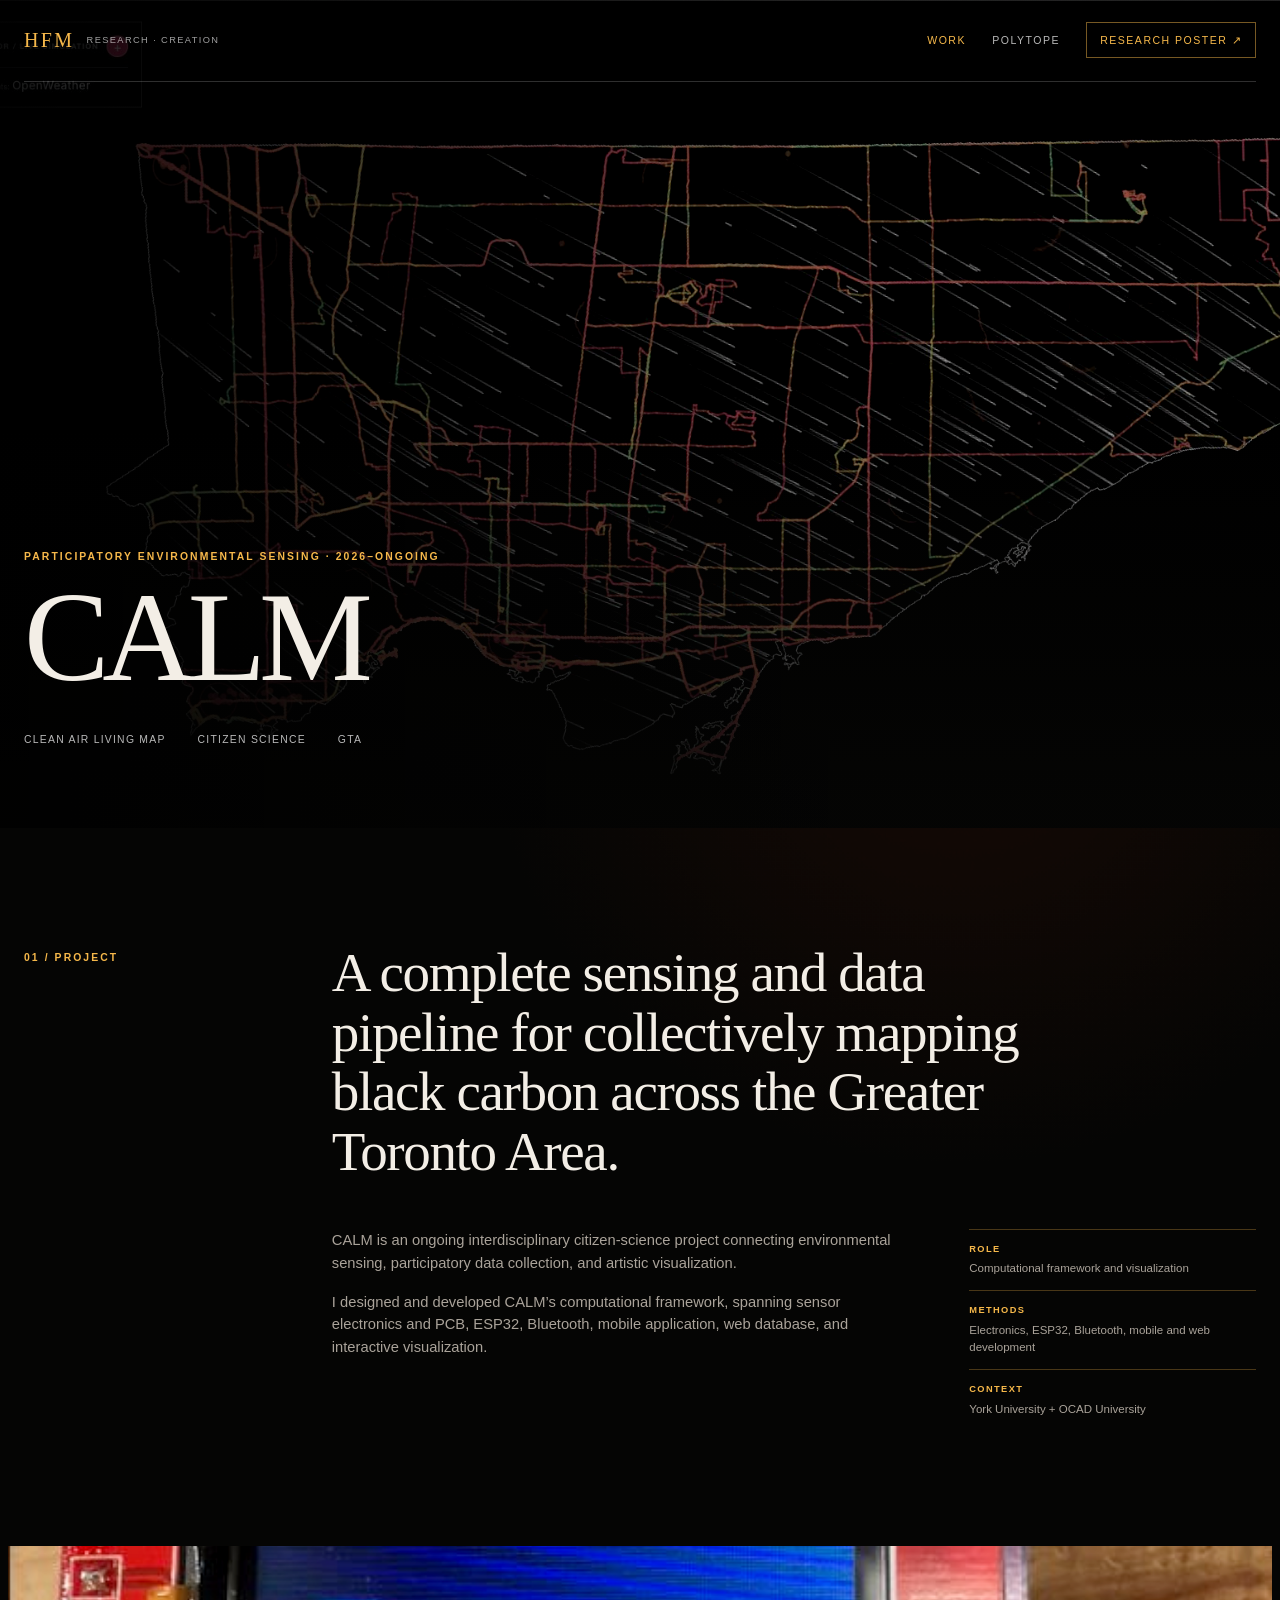
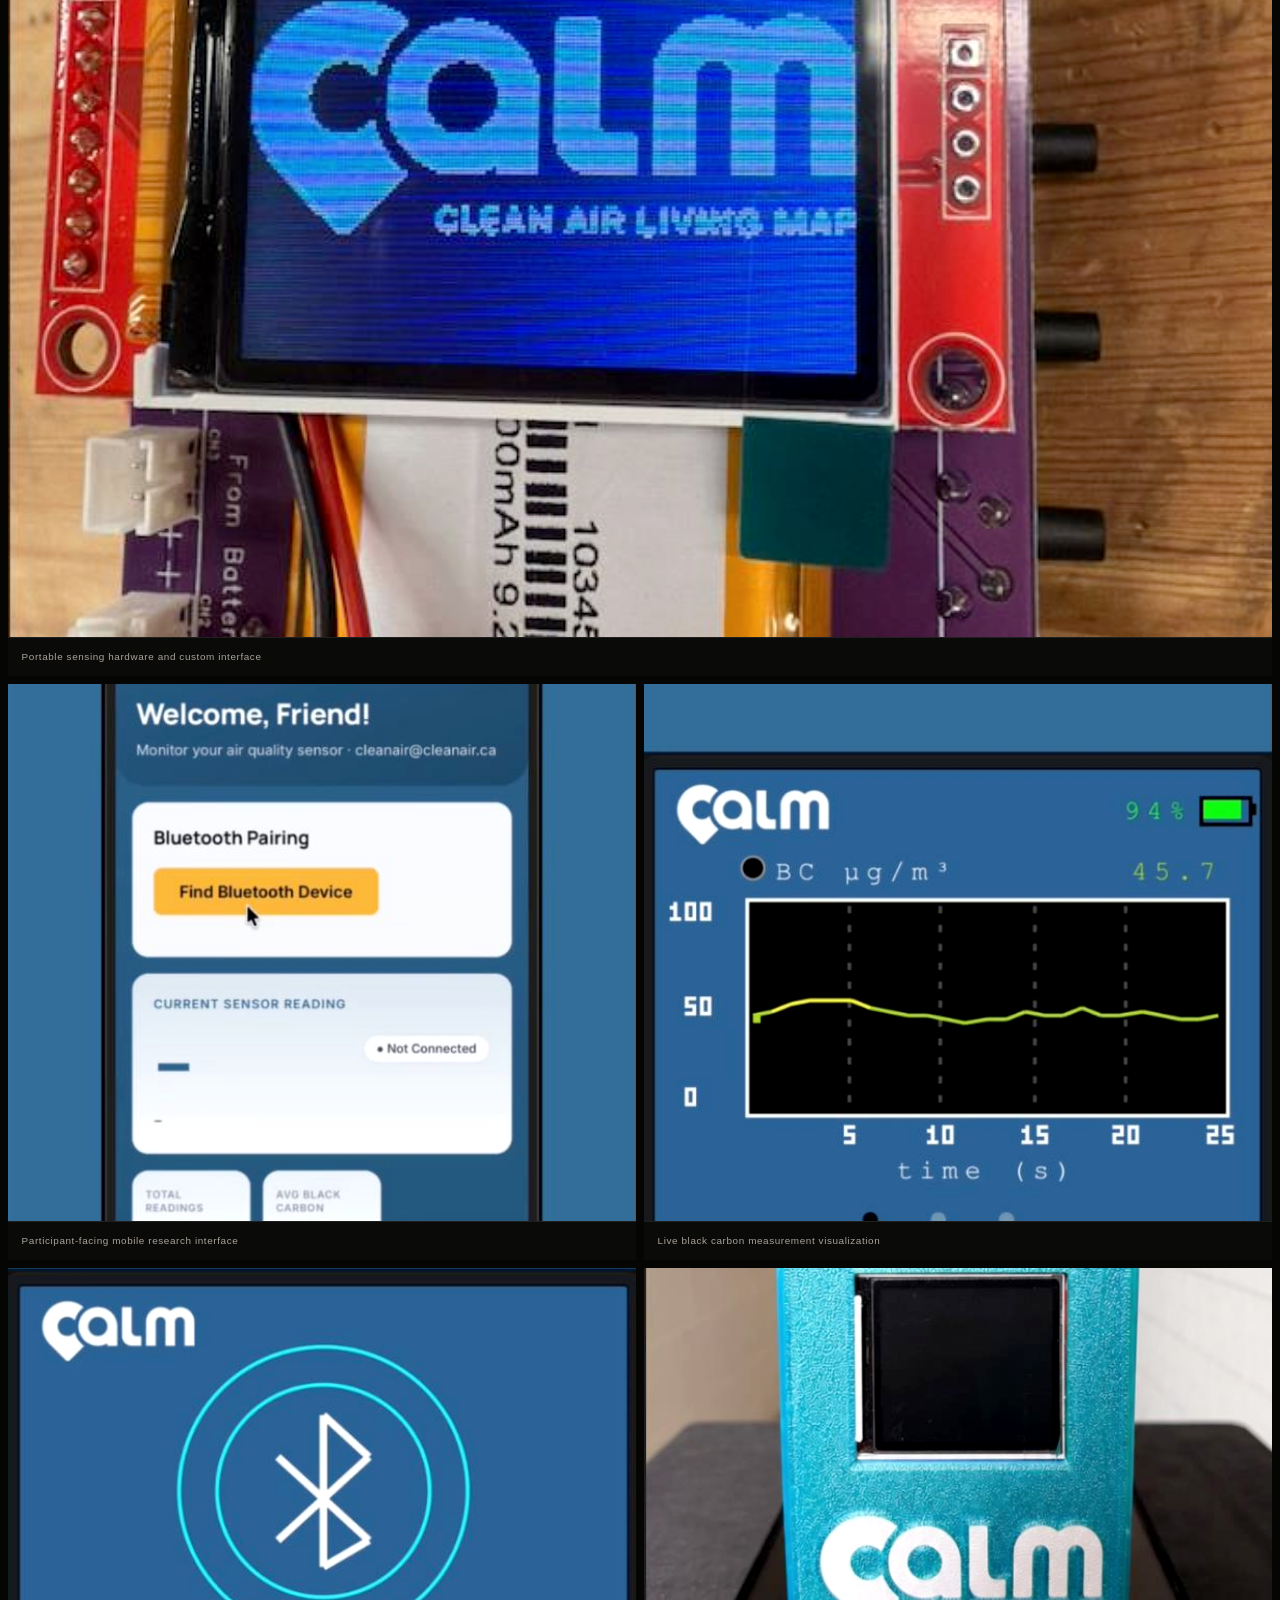
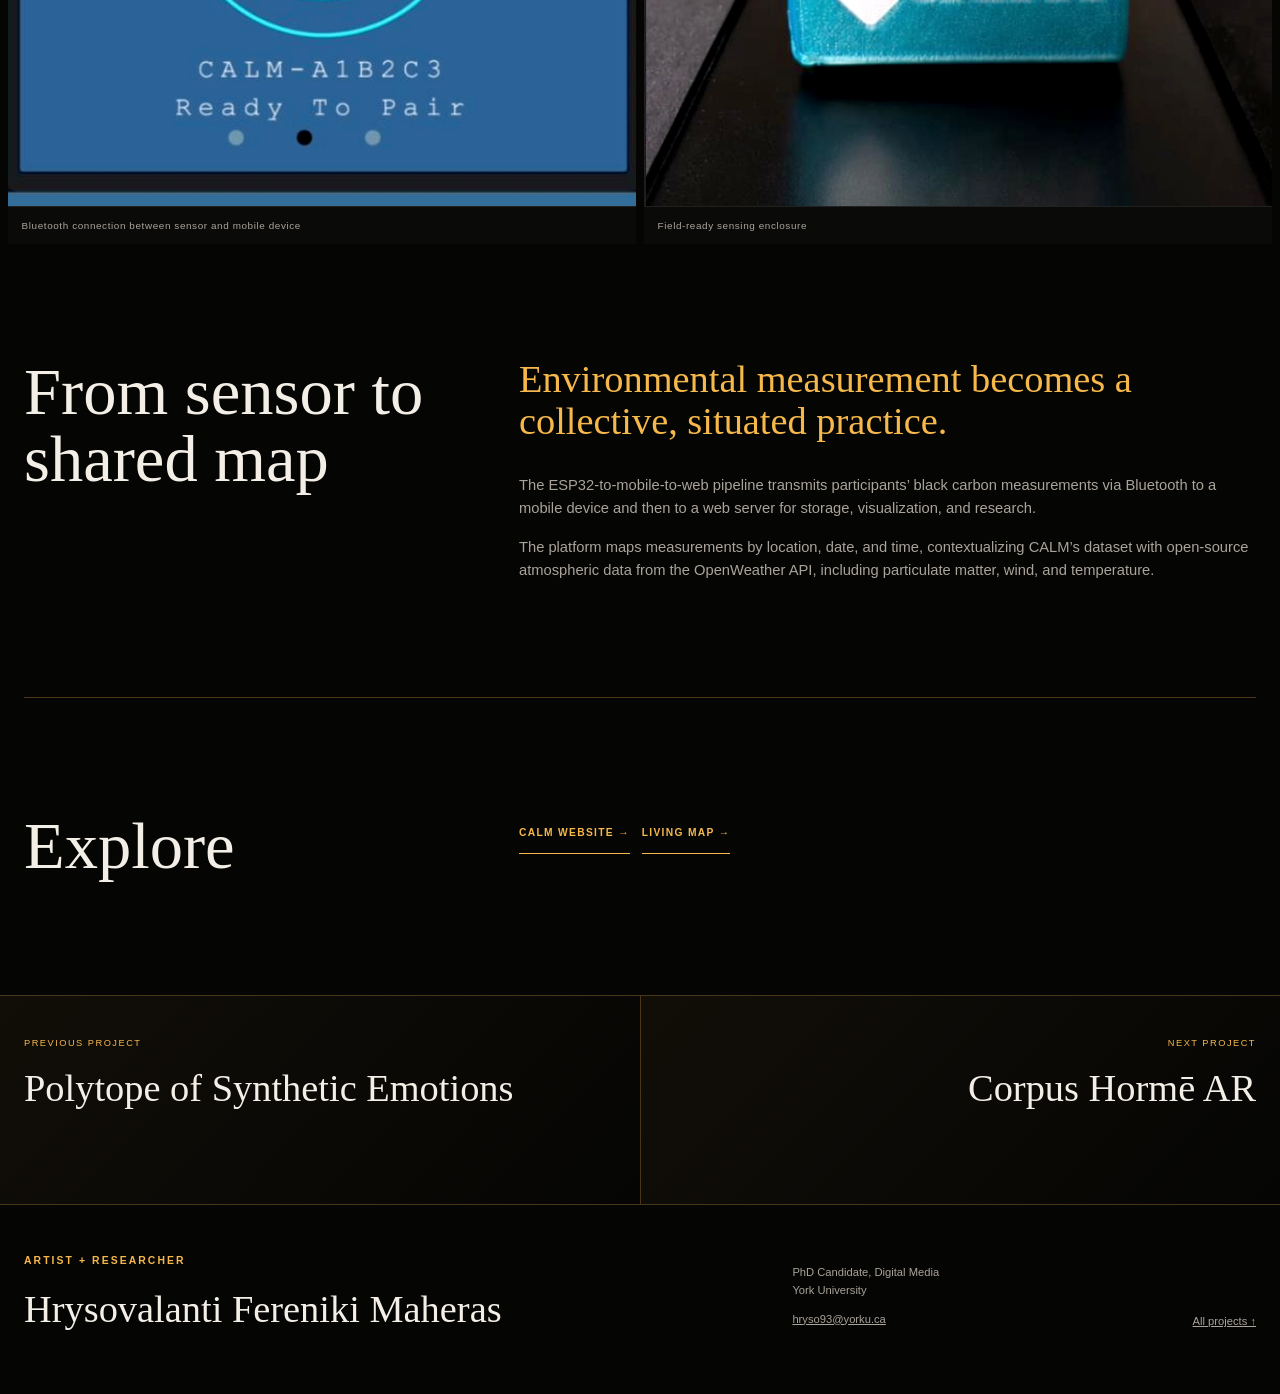
==== calm.html @ 00f0dcd9 "Add individual portfolio project pages Build a selected-work index and dedicated pages for the six p" ====
<!doctype html>
<html lang="en">
<head>
  <meta charset="utf-8">
  <meta name="viewport" content="width=device-width, initial-scale=1">
  <meta name="description" content="CALM: a participatory environmental sensing and citizen-science platform by Hrysovalanti Fereniki Maheras.">
  <title>CALM — Hrysovalanti Fereniki Maheras</title>
  <link rel="stylesheet" href="project.css">
</head>
<body>
  <header class="site-header">
    <a class="wordmark" href="projects.html"><span>HFM</span><small>Research · Creation</small></a>
    <nav aria-label="Primary navigation"><a class="active-link" href="projects.html">Work</a><a href="portfolio.html">Polytope</a><a class="poster-link" href="index.html">Research poster ↗</a></nav>
  </header>
  <main>
    <section class="project-hero">
      <img src="assets/projects/calm/hero.jpeg" alt="Clean Air Living Map visualization of the Greater Toronto Area">
      <div class="hero-content">
        <p class="kicker">Participatory environmental sensing · 2026–ongoing</p>
        <h1>CALM</h1>
        <div class="hero-meta"><span>Clean Air Living Map</span><span>Citizen science</span><span>GTA</span></div>
      </div>
    </section>
    <section class="project-overview">
      <p class="section-label">01 / Project</p>
      <div>
        <p class="lead">A complete sensing and data pipeline for collectively mapping black carbon across the Greater Toronto Area.</p>
        <div class="overview-copy">
          <div>
            <p>CALM is an ongoing interdisciplinary citizen-science project connecting environmental sensing, participatory data collection, and artistic visualization.</p>
            <p>I designed and developed CALM’s computational framework, spanning sensor electronics and PCB, ESP32, Bluetooth, mobile application, web database, and interactive visualization.</p>
          </div>
          <dl class="facts">
            <div><dt>Role</dt><dd>Computational framework and visualization</dd></div>
            <div><dt>Methods</dt><dd>Electronics, ESP32, Bluetooth, mobile and web development</dd></div>
            <div><dt>Context</dt><dd>York University + OCAD University</dd></div>
          </dl>
        </div>
      </div>
    </section>
    <section class="project-gallery" aria-label="CALM documentation">
      <figure class="wide"><img src="assets/projects/calm/detail-03.jpeg" alt="CALM portable black carbon sensing device"><figcaption>Portable sensing hardware and custom interface</figcaption></figure>
      <figure><img src="assets/projects/calm/detail-01.jpeg" alt="CALM mobile application research screen"><figcaption>Participant-facing mobile research interface</figcaption></figure>
      <figure><img src="assets/projects/calm/detail-04.jpeg" alt="CALM mobile graph displaying environmental measurements"><figcaption>Live black carbon measurement visualization</figcaption></figure>
      <figure><img src="assets/projects/calm/detail-05.jpeg" alt="CALM Bluetooth connection interface"><figcaption>Bluetooth connection between sensor and mobile device</figcaption></figure>
      <figure><img src="assets/projects/calm/detail-06.jpeg" alt="Assembled CALM sensing enclosure"><figcaption>Field-ready sensing enclosure</figcaption></figure>
    </section>
    <section class="project-section">
      <h2>From sensor to shared map</h2>
      <div>
        <blockquote>Environmental measurement becomes a collective, situated practice.</blockquote>
        <p>The ESP32-to-mobile-to-web pipeline transmits participants’ black carbon measurements via Bluetooth to a mobile device and then to a web server for storage, visualization, and research.</p>
        <p>The platform maps measurements by location, date, and time, contextualizing CALM’s dataset with open-source atmospheric data from the OpenWeather API, including particulate matter, wind, and temperature.</p>
      </div>
    </section>
    <section class="project-links"><h2>Explore</h2><div class="link-list"><a class="inline-link" href="https://cleanairlivingmap.ca/">CALM website →</a><a class="inline-link" href="https://cleanairlivingmap.ca/living-map/">Living map →</a></div></section>
    <nav class="project-pagination" aria-label="Project navigation"><a href="portfolio.html"><span>Previous project</span><strong>Polytope of Synthetic Emotions</strong></a><a href="corpus-horme-ar.html"><span>Next project</span><strong>Corpus Hormē AR</strong></a></nav>
  </main>
  <footer><div><p class="kicker">Artist + researcher</p><h2>Hrysovalanti Fereniki Maheras</h2></div><div><p>PhD Candidate, Digital Media<br>York University</p><a href="mailto:hryso93@yorku.ca">hryso93@yorku.ca</a></div><a href="projects.html">All projects ↑</a></footer>
</body>
</html>
---- project.css ----
:root {
  --black: #050504;
  --ink: #f3eee6;
  --muted: #aaa39a;
  --gold: #f6b84a;
  --warm: #df6734;
  --line: rgba(246, 184, 74, .28);
  --page: min(100% - 3rem, 92rem);
}

* {
  box-sizing: border-box;
}

html {
  scroll-behavior: smooth;
  background: var(--black);
}

body {
  margin: 0;
  color: var(--ink);
  background:
    radial-gradient(circle at 75% 15%, rgba(116, 35, 10, .16), transparent 30rem),
    var(--black);
  font-family: "Helvetica Neue", Helvetica, Arial, sans-serif;
  line-height: 1.55;
}

body::before {
  content: "";
  position: fixed;
  z-index: 20;
  inset: 0;
  pointer-events: none;
  opacity: .14;
  background-image: url("data:image/svg+xml,%3Csvg viewBox='0 0 180 180' xmlns='http://www.w3.org/2000/svg'%3E%3Cfilter id='n'%3E%3CfeTurbulence type='fractalNoise' baseFrequency='.9' numOctaves='3' stitchTiles='stitch'/%3E%3C/filter%3E%3Crect width='100%25' height='100%25' filter='url(%23n)' opacity='.22'/%3E%3C/svg%3E");
  mix-blend-mode: soft-light;
}

a {
  color: inherit;
}

img {
  display: block;
  width: 100%;
}

.site-header {
  position: absolute;
  z-index: 10;
  top: 0;
  left: 50%;
  display: flex;
  width: var(--page);
  align-items: center;
  justify-content: space-between;
  padding: 1.4rem 0;
  border-bottom: 1px solid rgba(255, 255, 255, .18);
  transform: translateX(-50%);
}

.wordmark {
  display: flex;
  align-items: center;
  gap: .75rem;
  text-decoration: none;
}

.wordmark > span {
  color: var(--gold);
  font: 400 1.25rem/1 Georgia, "Times New Roman", serif;
  letter-spacing: .12em;
}

.wordmark small {
  color: rgba(255, 255, 255, .62);
  font-size: .58rem;
  letter-spacing: .15em;
  text-transform: uppercase;
}

.site-header nav {
  display: flex;
  align-items: center;
  gap: 1.65rem;
}

.site-header nav a {
  color: rgba(255, 255, 255, .72);
  font-size: .66rem;
  letter-spacing: .14em;
  text-decoration: none;
  text-transform: uppercase;
}

.site-header nav a:hover,
.site-header nav a:focus-visible,
.inline-link:hover,
.inline-link:focus-visible {
  color: var(--gold);
}

.site-header nav .active-link {
  color: var(--gold);
}

.site-header nav .poster-link {
  padding: .55rem .8rem;
  border: 1px solid rgba(246, 184, 74, .48);
  color: var(--gold);
}

.project-hero {
  position: relative;
  display: flex;
  min-height: max(38rem, 92svh);
  align-items: end;
  overflow: hidden;
}

.project-hero > img,
.project-hero::after {
  position: absolute;
  inset: 0;
  height: 100%;
}

.project-hero > img {
  object-fit: cover;
  filter: saturate(.82) contrast(1.12) brightness(.7);
}

.project-hero::after {
  content: "";
  background:
    linear-gradient(90deg, rgba(0, 0, 0, .86), rgba(0, 0, 0, .12) 65%),
    linear-gradient(0deg, rgba(5, 5, 4, .94), transparent 48%);
}

.hero-content {
  position: relative;
  z-index: 2;
  width: var(--page);
  margin-inline: auto;
  padding: 9rem 0 5rem;
}

.kicker,
.section-label {
  color: var(--gold);
  font-size: .65rem;
  font-weight: 700;
  letter-spacing: .2em;
  text-transform: uppercase;
}

.kicker {
  margin: 0 0 1.2rem;
}

h1,
h2,
blockquote {
  font-family: Georgia, "Times New Roman", serif;
  font-weight: 400;
}

h1 {
  max-width: 13ch;
  margin: 0;
  font-size: clamp(4rem, 10vw, 9.5rem);
  line-height: .84;
  letter-spacing: -.055em;
  text-wrap: balance;
}

h1 em {
  color: var(--gold);
  font-weight: 400;
}

.hero-meta {
  display: flex;
  flex-wrap: wrap;
  gap: .5rem 2rem;
  margin-top: 2.5rem;
}

.hero-meta span {
  color: rgba(255, 255, 255, .72);
  font-size: .65rem;
  letter-spacing: .12em;
  text-transform: uppercase;
}

.project-overview,
.project-section,
.project-links {
  width: var(--page);
  margin-inline: auto;
  padding-block: clamp(5rem, 9vw, 9rem);
}

.project-overview {
  display: grid;
  grid-template-columns: minmax(10rem, 1fr) 4fr;
  gap: clamp(2rem, 6vw, 7rem);
}

.section-label {
  margin: .4rem 0;
}

.lead {
  max-width: 25ch;
  margin: 0 0 3rem;
  font: 400 clamp(2rem, 4.3vw, 4.4rem)/1.08 Georgia, "Times New Roman", serif;
  letter-spacing: -.025em;
}

.overview-copy {
  display: grid;
  grid-template-columns: 2fr 1fr;
  gap: clamp(2rem, 5vw, 6rem);
}

.overview-copy p,
.project-section p,
.project-links p {
  margin: 0;
  color: var(--muted);
  font-size: .92rem;
}

.overview-copy p + p,
.project-section p + p {
  margin-top: 1rem;
}

.facts {
  margin: 0;
  padding: 0;
}

.facts div {
  padding: .75rem 0;
  border-top: 1px solid var(--line);
}

.facts dt {
  color: var(--gold);
  font-size: .58rem;
  font-weight: 700;
  letter-spacing: .15em;
  text-transform: uppercase;
}

.facts dd {
  margin: .25rem 0 0;
  color: var(--muted);
  font-size: .72rem;
}

.project-gallery {
  display: grid;
  width: min(100% - 1rem, 108rem);
  margin-inline: auto;
  grid-template-columns: repeat(2, 1fr);
  gap: .5rem;
}

.project-gallery figure {
  margin: 0;
  overflow: hidden;
  background: #0a0a09;
}

.project-gallery .wide {
  grid-column: 1 / -1;
}

.project-gallery img {
  height: min(42vw, 39rem);
  object-fit: cover;
  filter: saturate(.9) contrast(1.05);
  transition: filter .5s ease, transform .7s ease;
}

.project-gallery .wide img {
  height: min(54vw, 51rem);
}

.project-gallery figure:hover img {
  filter: saturate(1) contrast(1.04);
  transform: scale(1.012);
}

.project-gallery figcaption {
  padding: .7rem .85rem;
  border-top: 1px solid rgba(255, 255, 255, .09);
  color: var(--muted);
  font-size: .62rem;
  letter-spacing: .06em;
}

.project-section {
  display: grid;
  grid-template-columns: 1.1fr 2fr;
  gap: clamp(2rem, 7vw, 8rem);
  border-bottom: 1px solid var(--line);
}

.project-section h2,
.project-links h2 {
  margin: 0;
  font-size: clamp(2.5rem, 5.2vw, 5.5rem);
  line-height: 1;
}

.project-section blockquote {
  margin: 0 0 2rem;
  color: var(--gold);
  font-size: clamp(1.6rem, 3vw, 3rem);
  line-height: 1.08;
}

.project-links {
  display: grid;
  grid-template-columns: 1.1fr 2fr;
  gap: clamp(2rem, 7vw, 8rem);
}

.link-list {
  display: flex;
  flex-wrap: wrap;
  gap: .75rem;
  align-content: start;
}

.inline-link {
  display: inline-flex;
  gap: 2rem;
  padding: .75rem 0;
  border-bottom: 1px solid var(--gold);
  color: var(--gold);
  font-size: .64rem;
  font-weight: 700;
  letter-spacing: .13em;
  text-decoration: none;
  text-transform: uppercase;
}

.project-pagination {
  display: grid;
  grid-template-columns: 1fr 1fr;
  border-block: 1px solid var(--line);
}

.project-pagination a {
  min-height: 13rem;
  padding: 2.5rem max(1.5rem, calc((100vw - 92rem) / 2));
  text-decoration: none;
  background: linear-gradient(135deg, rgba(246, 184, 74, .05), transparent);
}

.project-pagination a + a {
  border-left: 1px solid var(--line);
  text-align: right;
}

.project-pagination span {
  display: block;
  color: var(--gold);
  font-size: .58rem;
  letter-spacing: .16em;
  text-transform: uppercase;
}

.project-pagination strong {
  display: block;
  margin-top: 1.2rem;
  font: 400 clamp(1.6rem, 3vw, 3rem)/1 Georgia, serif;
}

.project-pagination a:hover strong,
.project-pagination a:focus-visible strong {
  color: var(--gold);
}

.directory-hero {
  width: var(--page);
  margin-inline: auto;
  padding: 11rem 0 6rem;
}

.directory-hero h1 {
  max-width: 10ch;
}

.directory-hero > p:last-child {
  max-width: 44rem;
  margin: 2rem 0 0;
  color: var(--muted);
}

.project-directory {
  display: grid;
  width: min(100% - 1rem, 108rem);
  margin: 0 auto 8rem;
  grid-template-columns: repeat(2, 1fr);
  gap: .5rem;
}

.project-card {
  position: relative;
  display: flex;
  min-height: 34rem;
  align-items: end;
  overflow: hidden;
  text-decoration: none;
  background: #090908;
}

.project-card:first-child {
  grid-column: 1 / -1;
  min-height: 50rem;
}

.project-card img,
.project-card::after {
  position: absolute;
  inset: 0;
  height: 100%;
}

.project-card img {
  object-fit: cover;
  filter: saturate(.75) contrast(1.12) brightness(.65);
  transition: transform .8s ease, filter .8s ease;
}

.project-card::after {
  content: "";
  background: linear-gradient(0deg, rgba(0, 0, 0, .94), transparent 65%);
}

.project-card:hover img,
.project-card:focus-visible img {
  filter: saturate(.95) contrast(1.08) brightness(.72);
  transform: scale(1.025);
}

.card-copy {
  position: relative;
  z-index: 2;
  width: 100%;
  padding: 2rem;
}

.card-copy p {
  margin: 0 0 .6rem;
  color: var(--gold);
  font-size: .58rem;
  letter-spacing: .16em;
  text-transform: uppercase;
}

.card-copy h2 {
  margin: 0;
  font-size: clamp(2.2rem, 4.5vw, 4.5rem);
  line-height: .95;
}

.card-copy span {
  display: block;
  margin-top: 1rem;
  color: rgba(255, 255, 255, .65);
  font-size: .68rem;
  letter-spacing: .08em;
}

footer {
  display: grid;
  width: var(--page);
  margin-inline: auto;
  padding: 3rem 0 4rem;
  grid-template-columns: 2fr 1fr auto;
  gap: 2rem;
  align-items: end;
}

footer h2 {
  margin: 0;
  font: 400 clamp(1.5rem, 3vw, 2.6rem)/1.1 Georgia, serif;
}

footer p,
footer a {
  color: var(--muted);
  font-size: .7rem;
}

footer p {
  margin: 0 0 .4rem;
}

@media (prefers-reduced-motion: reduce) {
  html {
    scroll-behavior: auto;
  }

  *,
  *::before,
  *::after {
    transition-duration: .001ms !important;
  }
}

@media (max-width: 760px) {
  :root {
    --page: calc(100% - 2rem);
  }

  .wordmark small,
  .site-header nav a:not(.active-link) {
    display: none;
  }

  .project-hero {
    min-height: 44rem;
  }

  h1 {
    font-size: clamp(3.6rem, 18vw, 6rem);
  }

  .project-overview,
  .overview-copy,
  .project-section,
  .project-links,
  .project-directory,
  footer {
    grid-template-columns: 1fr;
  }

  .project-overview,
  .project-section,
  .project-links {
    gap: 2rem;
  }

  .project-gallery {
    grid-template-columns: 1fr;
  }

  .project-gallery .wide {
    grid-column: auto;
  }

  .project-gallery img,
  .project-gallery .wide img {
    height: 80vw;
  }

  .project-pagination {
    grid-template-columns: 1fr;
  }

  .project-pagination a + a {
    border-top: 1px solid var(--line);
    border-left: 0;
  }

  .project-card,
  .project-card:first-child {
    min-height: 32rem;
    grid-column: auto;
  }
}
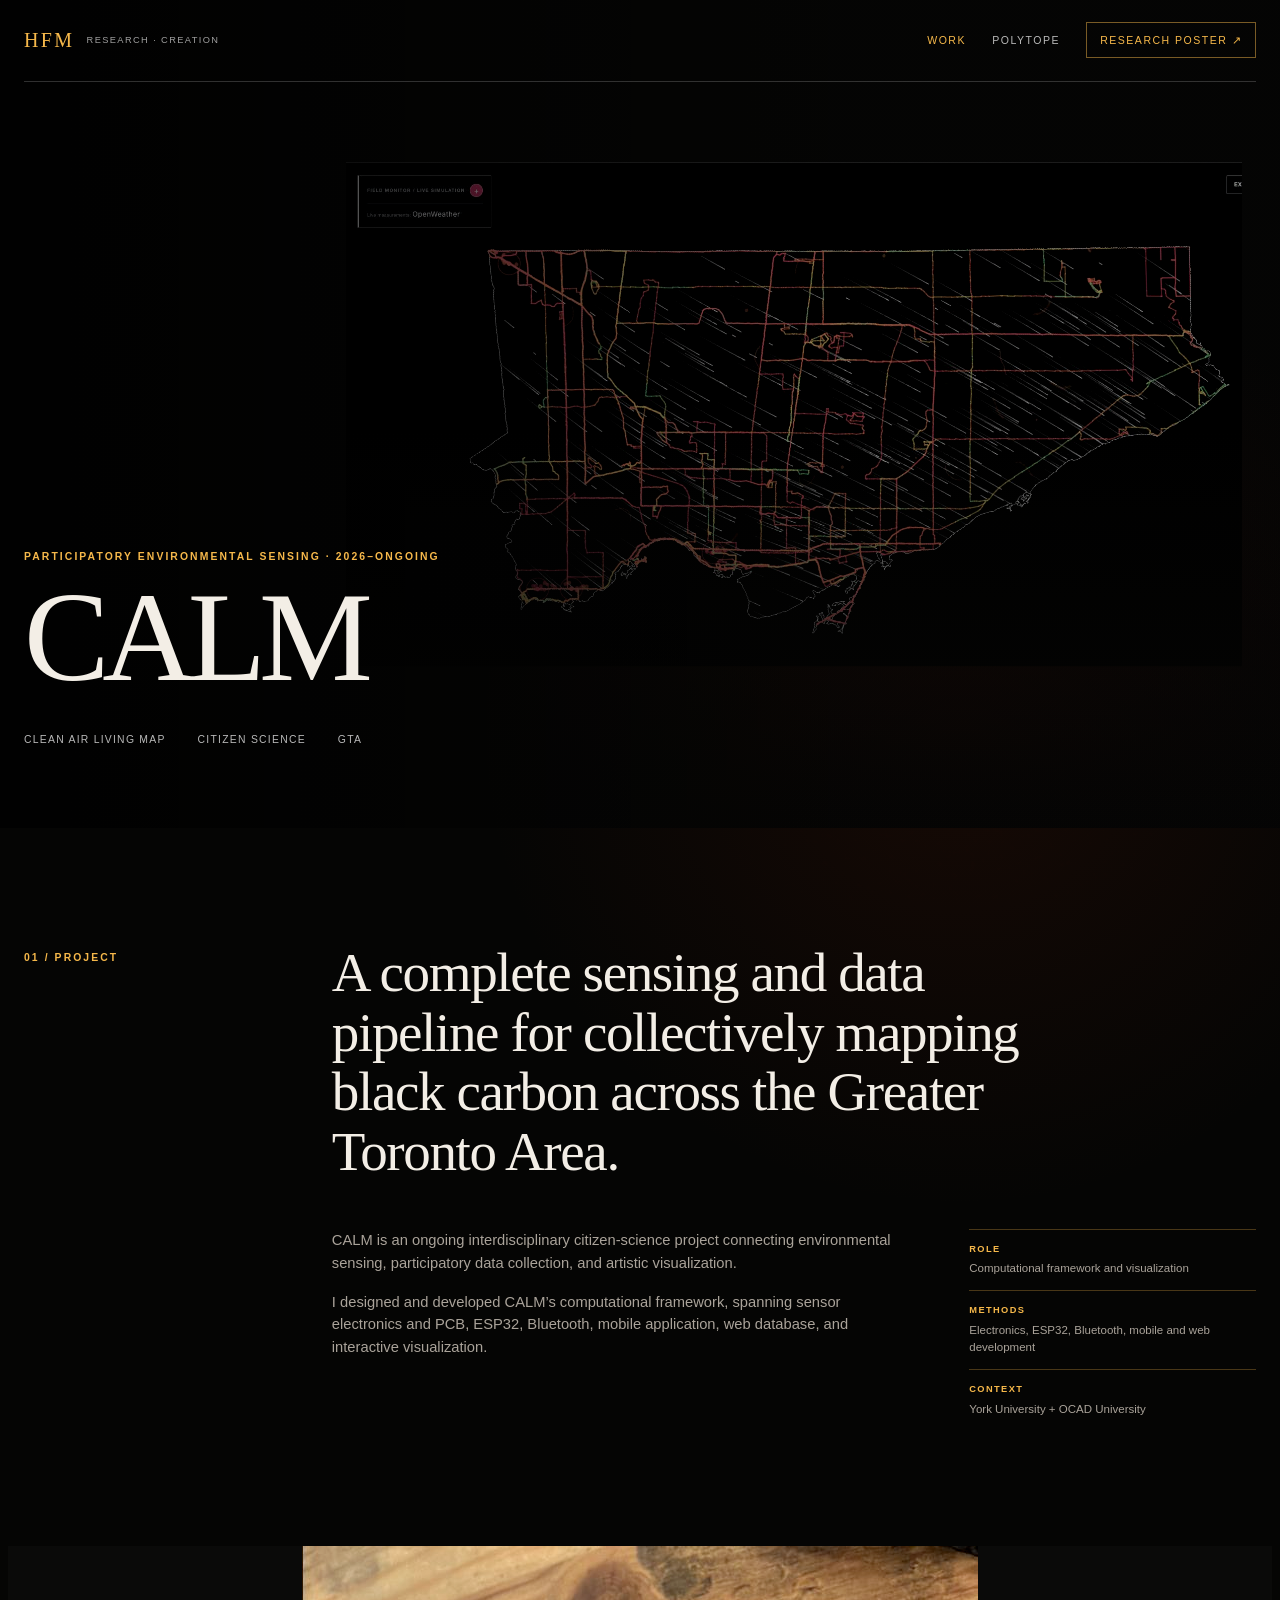
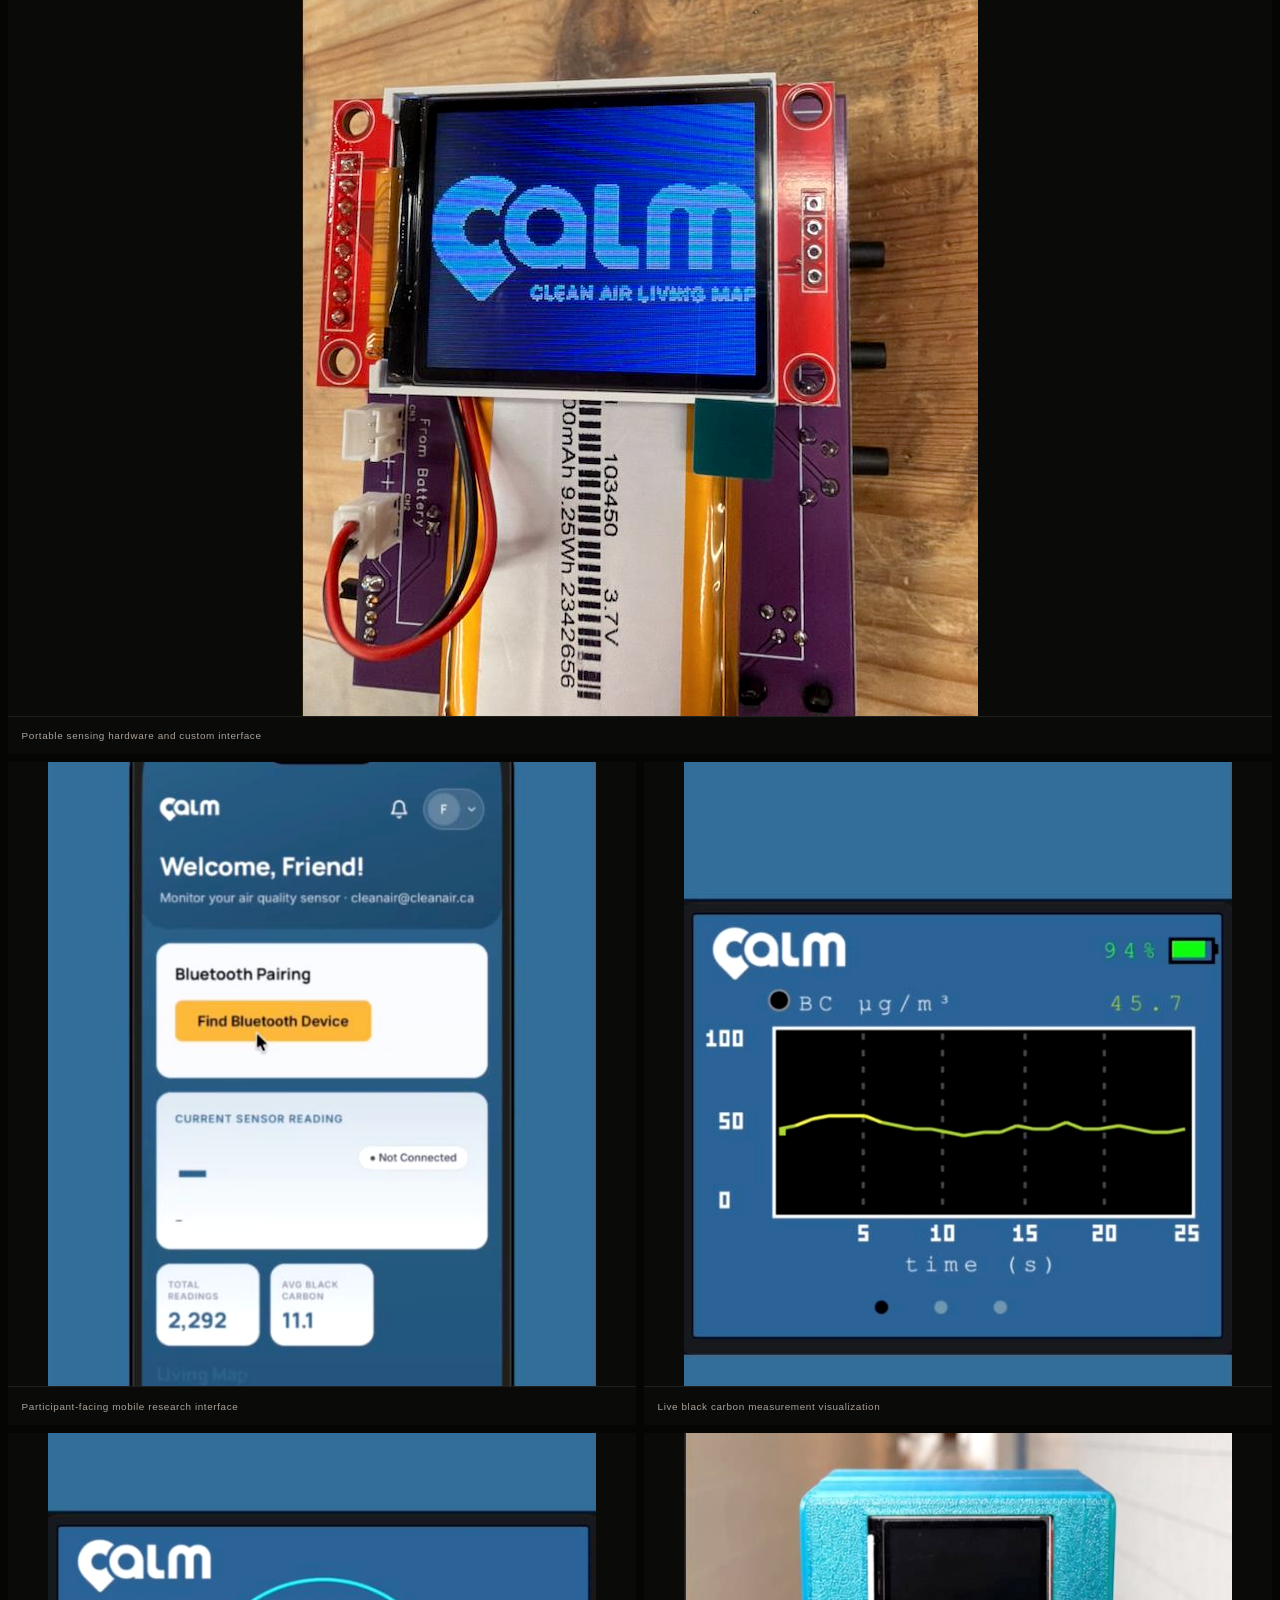
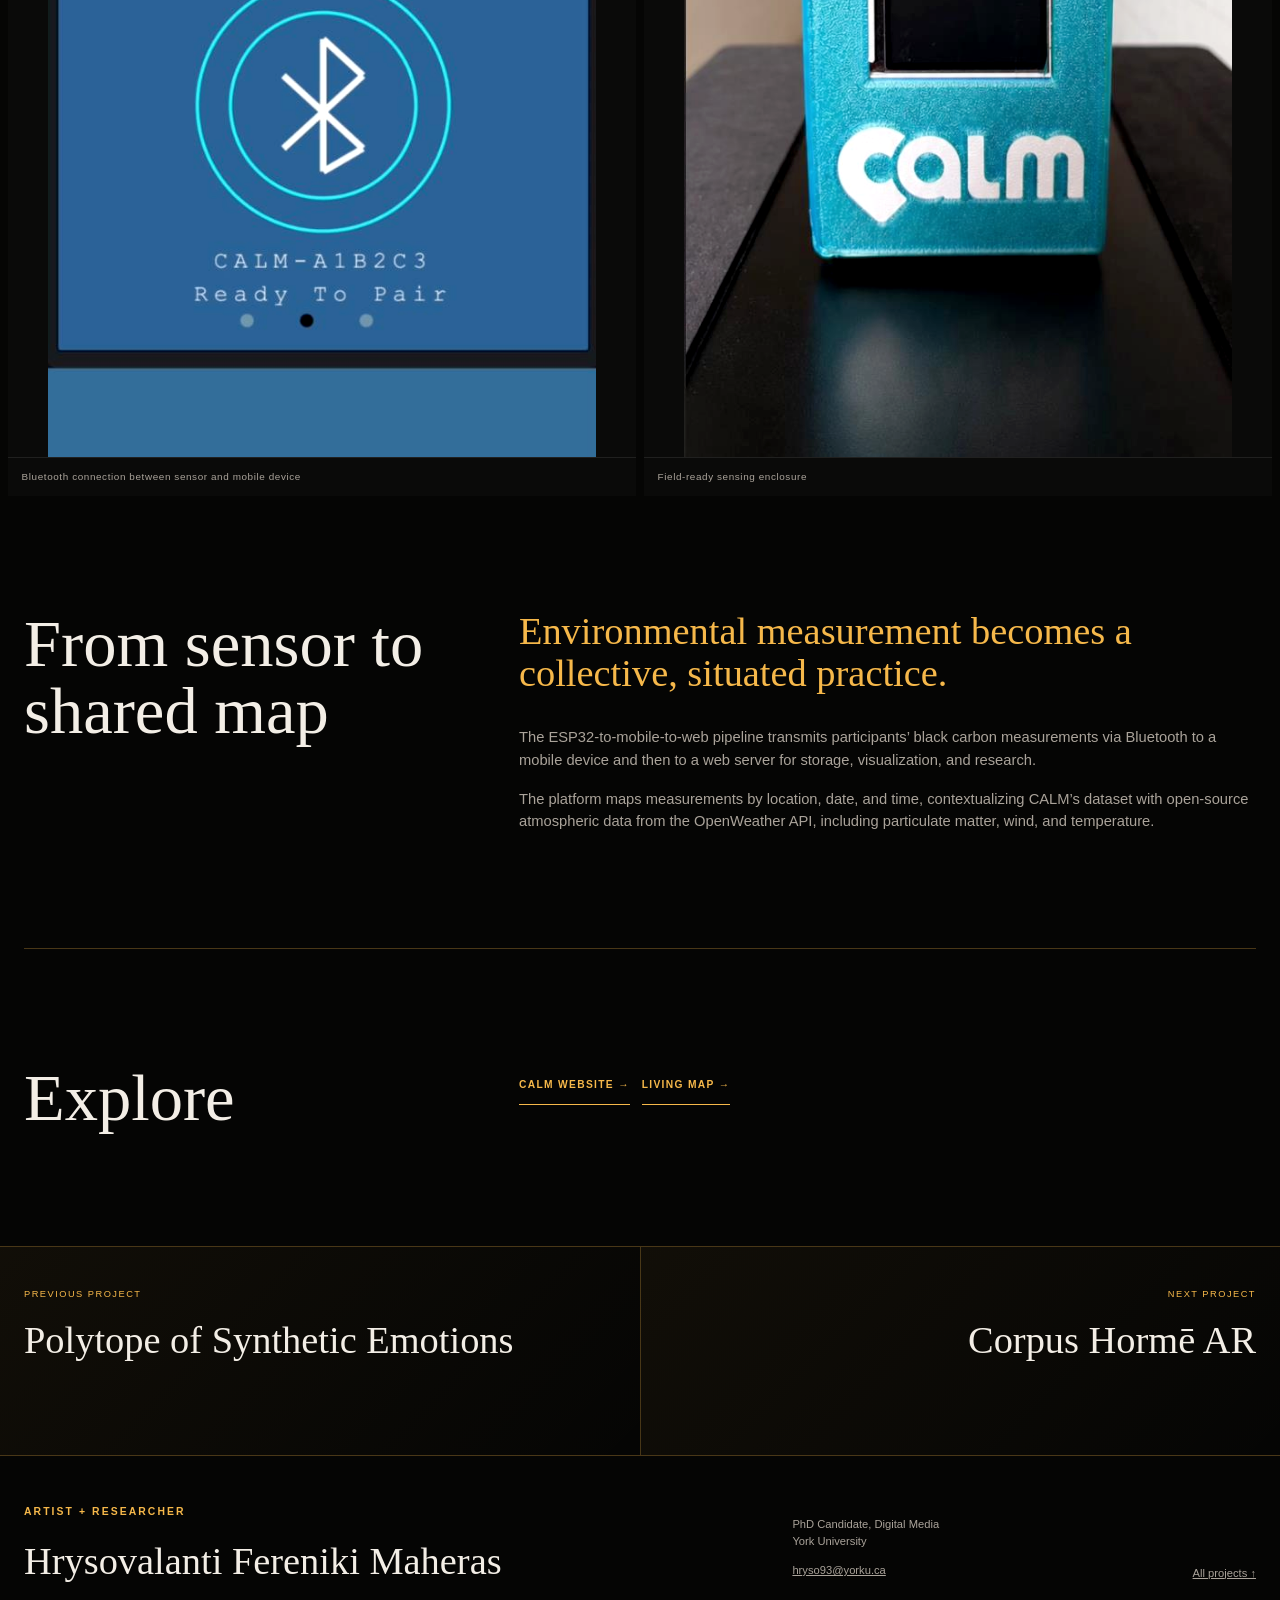
==== commit 9245554b: "Refresh project image layout styles Version the shared project stylesheet so browsers immediately lo" ====
--- a/calm.html
+++ b/calm.html
@@ -5,7 +5,7 @@
   <meta name="viewport" content="width=device-width, initial-scale=1">
   <meta name="description" content="CALM: a participatory environmental sensing and citizen-science platform by Hrysovalanti Fereniki Maheras.">
   <title>CALM — Hrysovalanti Fereniki Maheras</title>
-  <link rel="stylesheet" href="project.css">
+  <link rel="stylesheet" href="project.css?v=2">
 </head>
 <body>
   <header class="site-header">
--- a/project.css
+++ b/project.css
@@ -120,7 +120,6 @@
   overflow: hidden;
 }
 
-.project-hero > img,
 .project-hero::after {
   position: absolute;
   inset: 0;
@@ -128,8 +127,16 @@
 }
 
 .project-hero > img {
-  object-fit: cover;
+  position: absolute;
+  top: 50%;
+  right: 3vw;
+  width: auto;
+  max-width: 70vw;
+  height: auto;
+  max-height: 72%;
+  object-fit: contain;
   filter: saturate(.82) contrast(1.12) brightness(.7);
+  transform: translateY(-50%);
 }
 
 .project-hero::after {
@@ -282,14 +289,18 @@
 }
 
 .project-gallery img {
-  height: min(42vw, 39rem);
-  object-fit: cover;
+  width: auto;
+  max-width: 100%;
+  height: auto;
+  max-height: 39rem;
+  margin-inline: auto;
+  object-fit: contain;
   filter: saturate(.9) contrast(1.05);
   transition: filter .5s ease, transform .7s ease;
 }
 
 .project-gallery .wide img {
-  height: min(54vw, 51rem);
+  max-height: 51rem;
 }
 
 .project-gallery figure:hover img {
@@ -530,6 +541,14 @@
 
   .project-hero {
     min-height: 44rem;
+  }
+
+  .project-hero > img {
+    top: 38%;
+    right: 50%;
+    max-width: calc(100% - 2rem);
+    max-height: 52%;
+    transform: translate(50%, -50%);
   }
 
   h1 {
@@ -559,11 +578,6 @@
     grid-column: auto;
   }
 
-  .project-gallery img,
-  .project-gallery .wide img {
-    height: 80vw;
-  }
-
   .project-pagination {
     grid-template-columns: 1fr;
   }
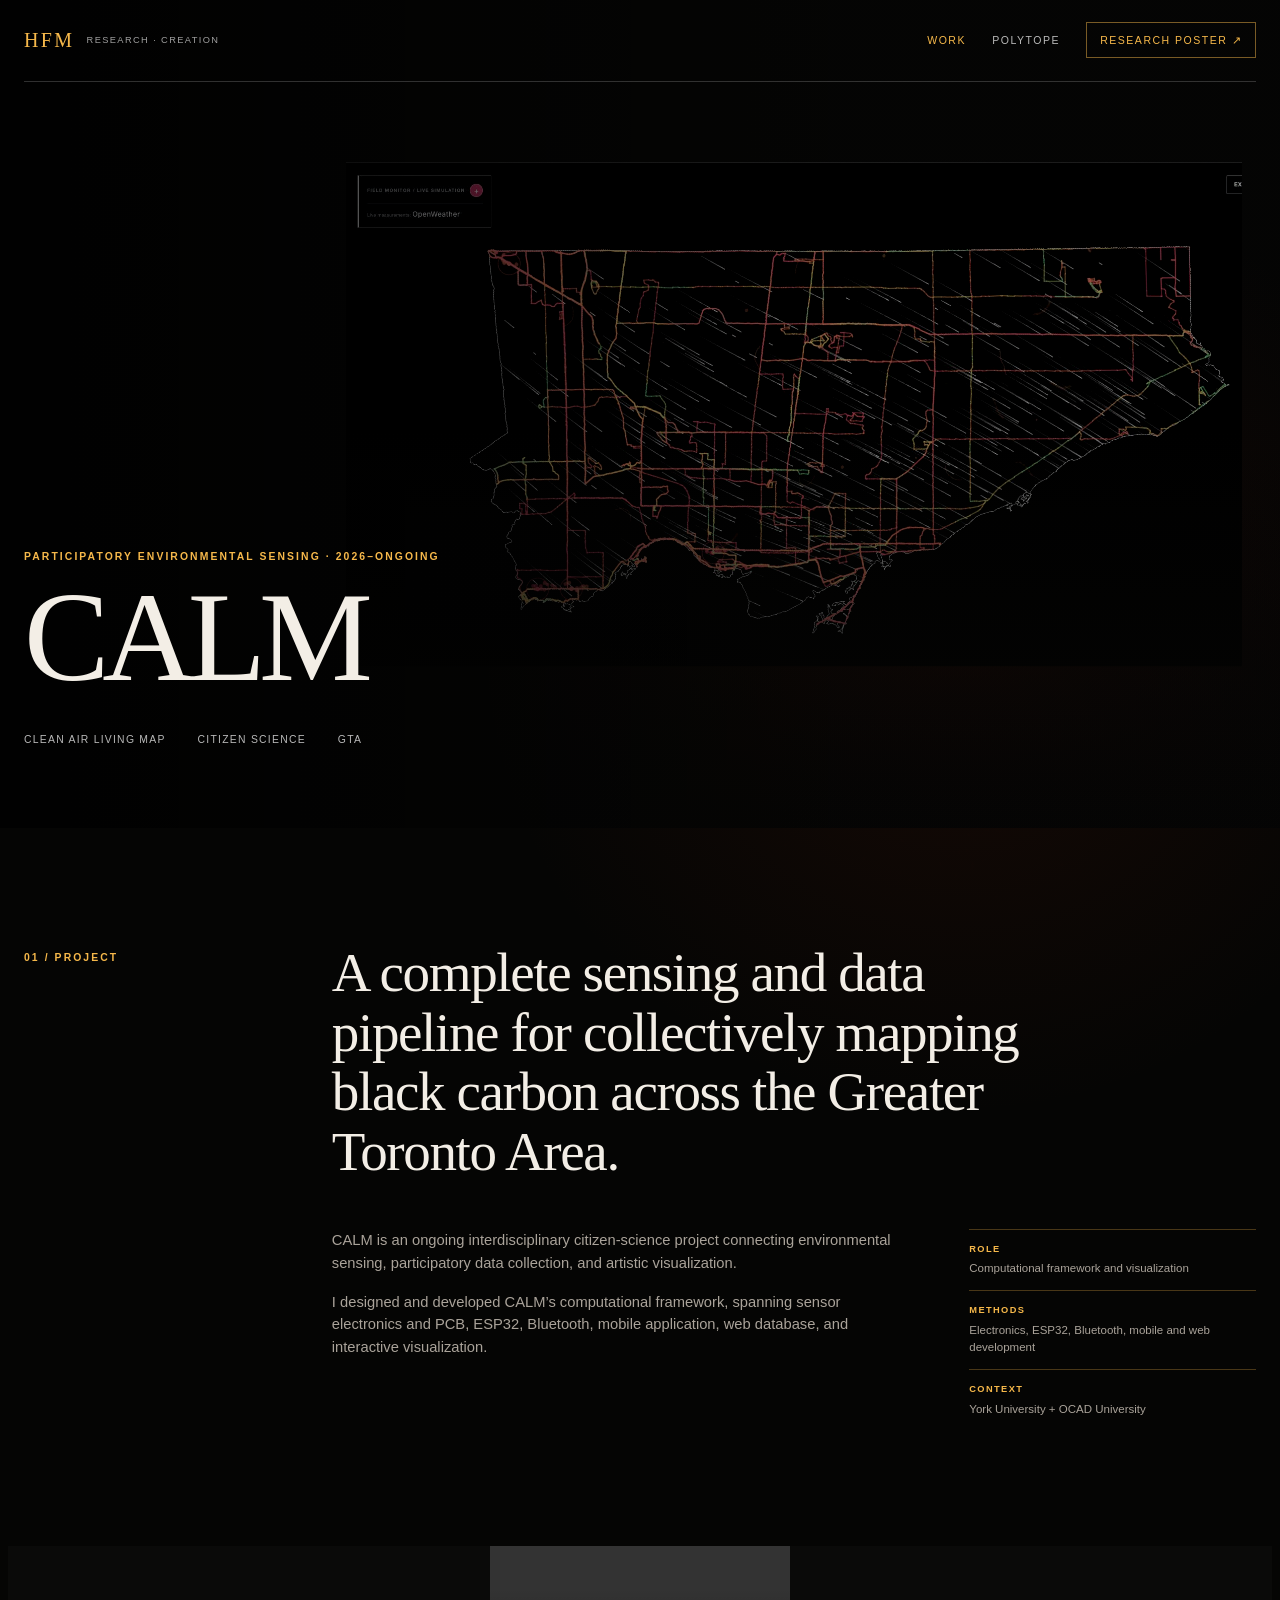
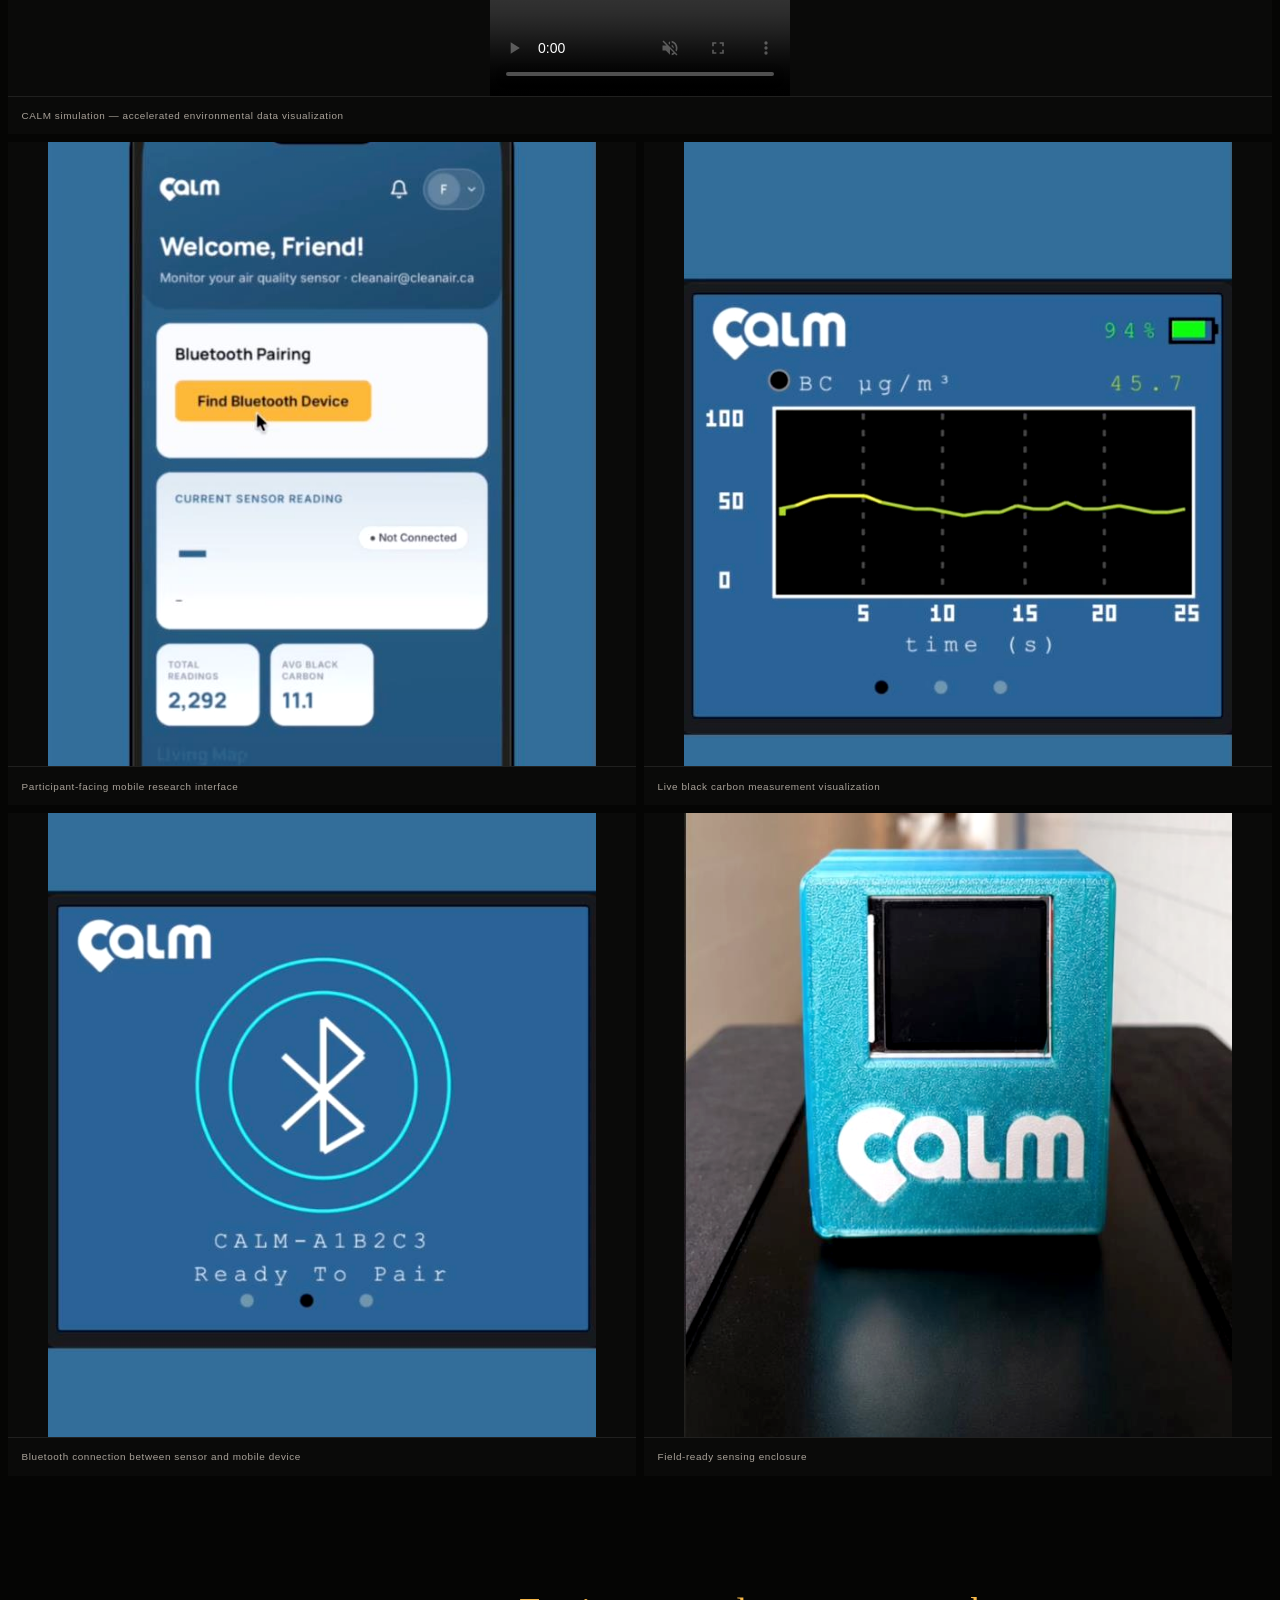
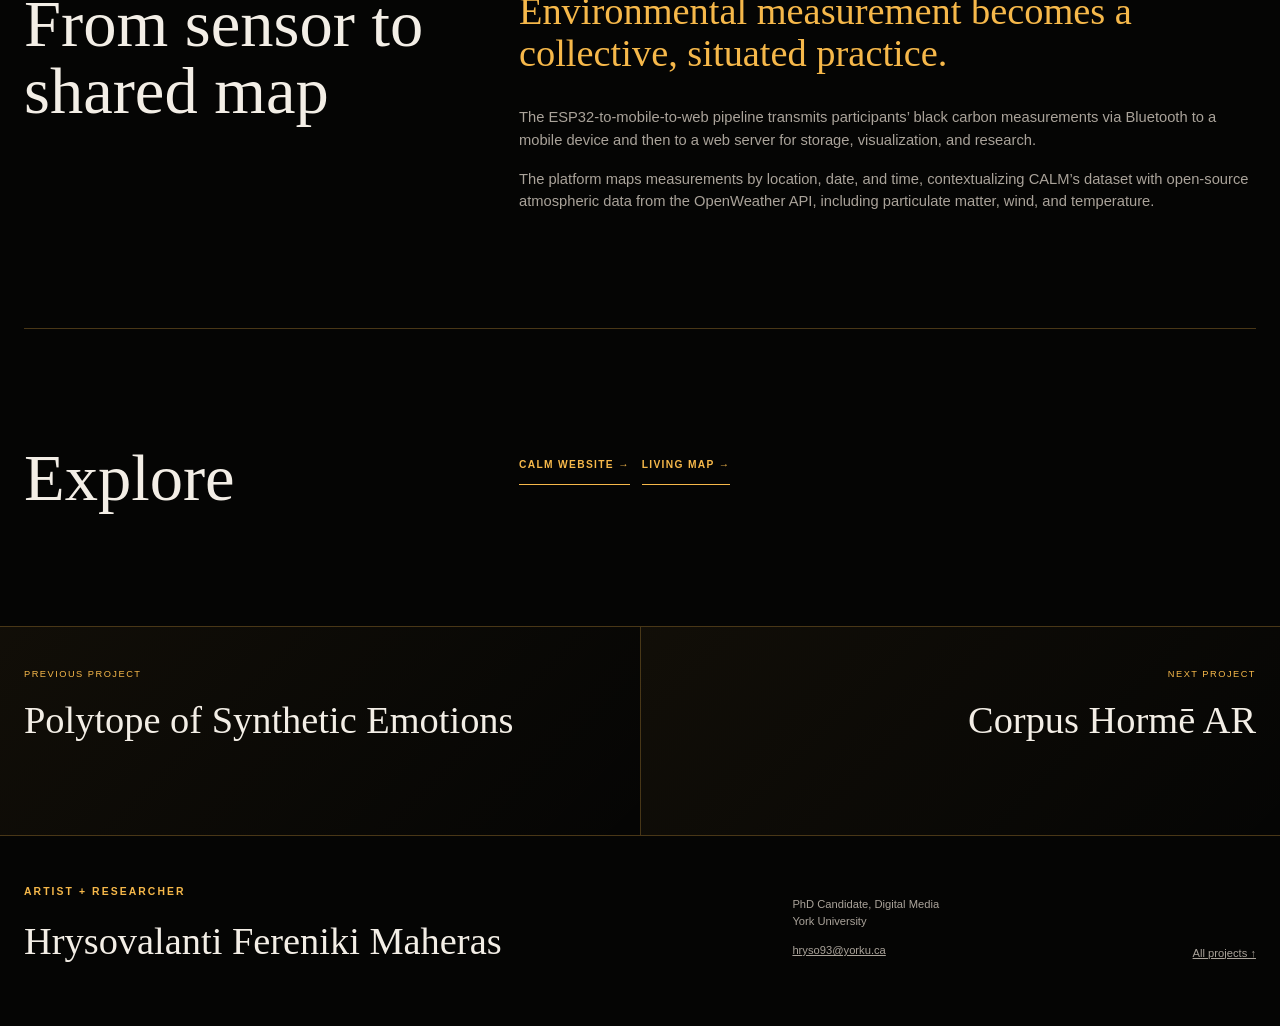
==== commit af7299fa: "Add CALM simulation video Co-authored-by: Copilot <223556219+Copilot@users.noreply.github.com>" ====
--- a/calm.html
+++ b/calm.html
@@ -5,7 +5,7 @@
   <meta name="viewport" content="width=device-width, initial-scale=1">
   <meta name="description" content="CALM: a participatory environmental sensing and citizen-science platform by Hrysovalanti Fereniki Maheras.">
   <title>CALM — Hrysovalanti Fereniki Maheras</title>
-  <link rel="stylesheet" href="project.css?v=2">
+  <link rel="stylesheet" href="project.css?v=6">
 </head>
 <body>
   <header class="site-header">
@@ -39,7 +39,7 @@
       </div>
     </section>
     <section class="project-gallery" aria-label="CALM documentation">
-      <figure class="wide"><img src="assets/projects/calm/detail-03.jpeg" alt="CALM portable black carbon sensing device"><figcaption>Portable sensing hardware and custom interface</figcaption></figure>
+      <figure class="wide project-video"><video autoplay muted loop playsinline webkit-playsinline controls preload="metadata"><source src="assets/calm-simulation.mp4" type="video/mp4"></video><figcaption>CALM simulation — accelerated environmental data visualization</figcaption></figure>
       <figure><img src="assets/projects/calm/detail-01.jpeg" alt="CALM mobile application research screen"><figcaption>Participant-facing mobile research interface</figcaption></figure>
       <figure><img src="assets/projects/calm/detail-04.jpeg" alt="CALM mobile graph displaying environmental measurements"><figcaption>Live black carbon measurement visualization</figcaption></figure>
       <figure><img src="assets/projects/calm/detail-05.jpeg" alt="CALM Bluetooth connection interface"><figcaption>Bluetooth connection between sensor and mobile device</figcaption></figure>
--- a/project.css
+++ b/project.css
@@ -126,10 +126,12 @@
   height: 100%;
 }
 
-.project-hero > img {
+.project-hero > img,
+.project-hero > video {
   position: absolute;
   top: 50%;
   right: 3vw;
+  display: block;
   width: auto;
   max-width: 70vw;
   height: auto;
@@ -301,6 +303,25 @@
 
 .project-gallery .wide img {
   max-height: 51rem;
+}
+
+.project-gallery video {
+  display: block;
+  width: auto;
+  max-width: 100%;
+  height: auto;
+  max-height: 72svh;
+  margin-inline: auto;
+  background: #000;
+}
+
+.project-embed iframe {
+  display: block;
+  width: min(100%, 75rem);
+  aspect-ratio: 16 / 9;
+  margin-inline: auto;
+  border: 0;
+  background: #000;
 }
 
 .project-gallery figure:hover img {
@@ -543,7 +564,8 @@
     min-height: 44rem;
   }
 
-  .project-hero > img {
+  .project-hero > img,
+  .project-hero > video {
     top: 38%;
     right: 50%;
     max-width: calc(100% - 2rem);
